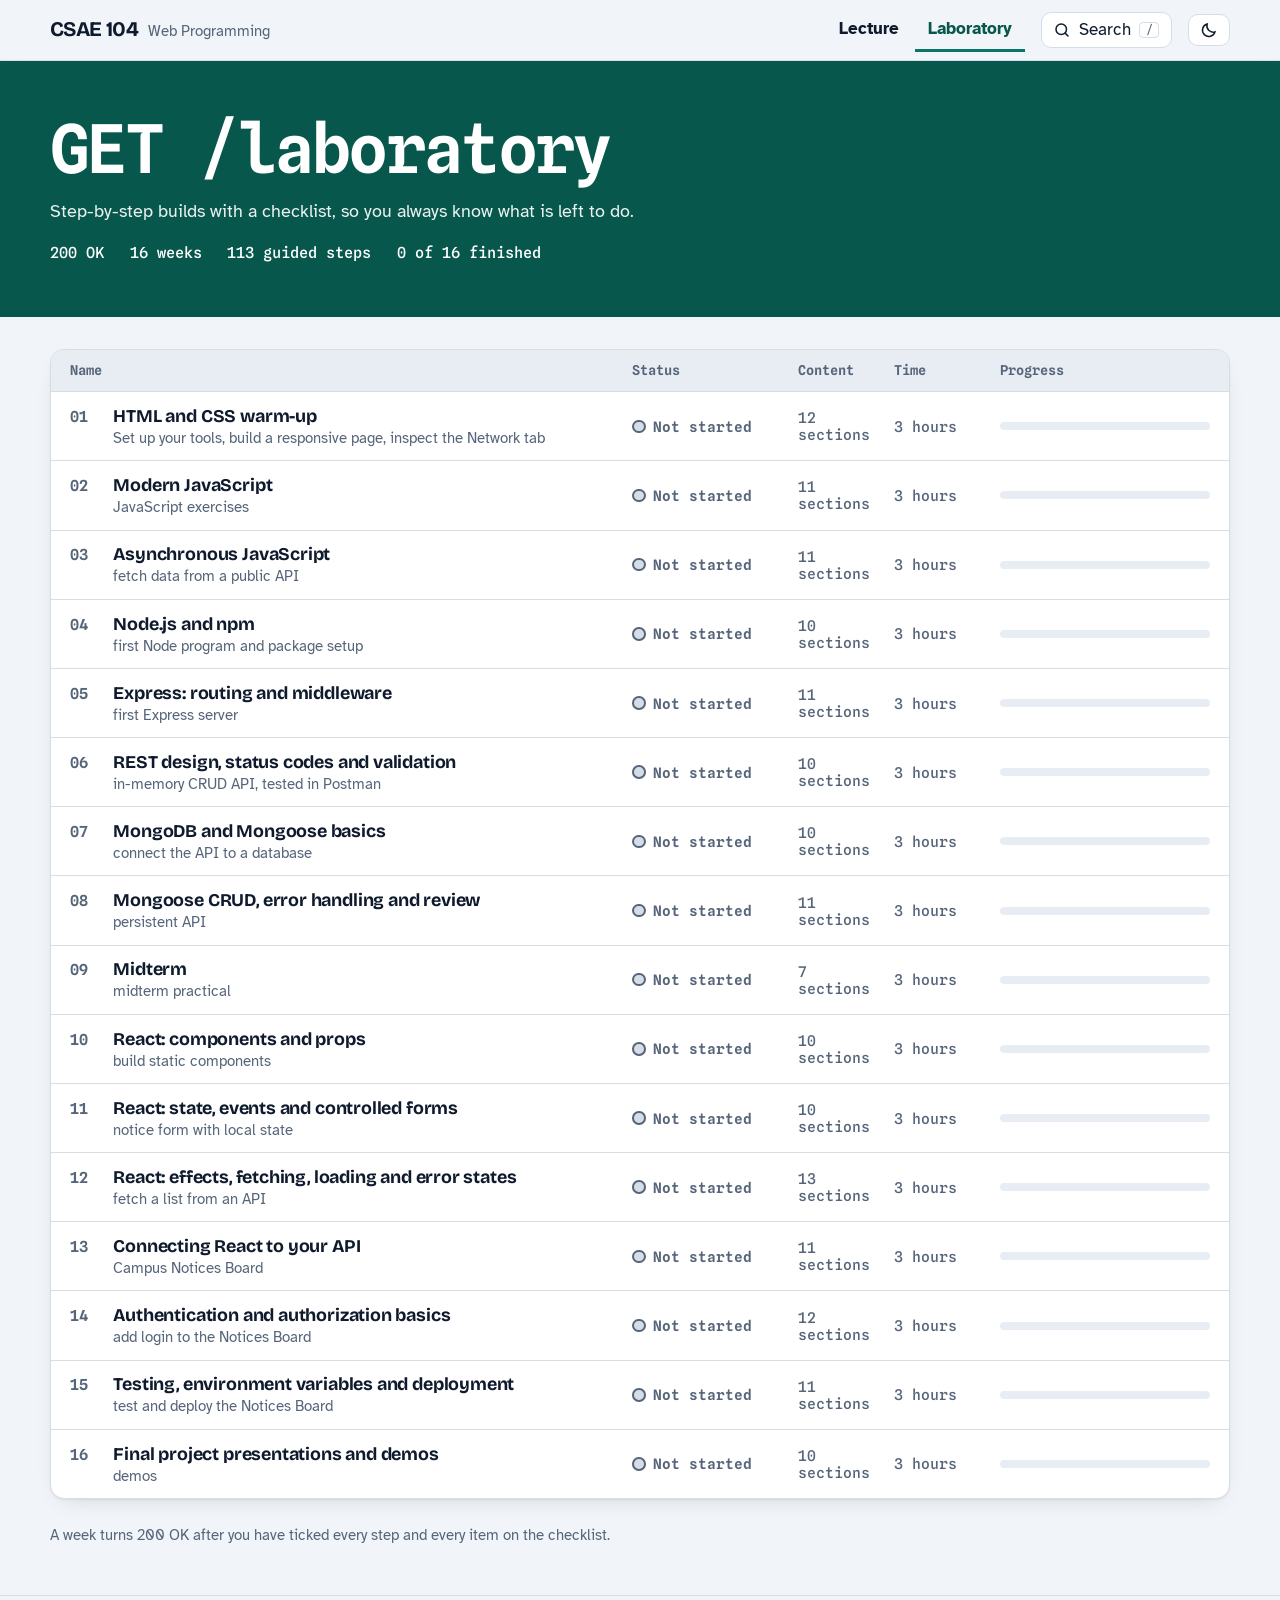
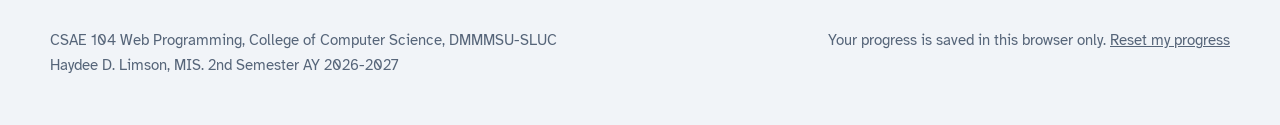
==== laboratory.html @ ce5737e3 "Initial commit: CSAE104 site Co-Authored-By: Claude Sonnet 5.5 <noreply@anthropic.com>" ====
<!DOCTYPE html>
<html lang="en">
<head>
<meta charset="utf-8">
<meta name="viewport" content="width=device-width, initial-scale=1">
<title>Laboratory | CSAE 104 Web Programming</title>
<meta name="description" content="CSAE 104 Web Programming (MERN stack): interactive lectures and laboratory guides for DMMMSU-SLUC students.">
<link rel="icon" href="assets/favicon.svg" type="image/svg+xml">
<link rel="preconnect" href="https://fonts.googleapis.com"><link rel="preconnect" href="https://fonts.gstatic.com" crossorigin>
<link href="https://fonts.googleapis.com/css2?family=Atkinson+Hyperlegible:ital,wght@0,400;0,700;1,400&family=Bricolage+Grotesque:opsz,wght@12..96,500;12..96,700&family=Spline+Sans+Mono:wght@400;500;600&display=swap" rel="stylesheet">
<script>try{var t=JSON.parse(localStorage.getItem("csae104:theme"));document.documentElement.setAttribute("data-theme",t||(matchMedia("(prefers-color-scheme: dark)").matches?"dark":"light"))}catch(e){}</script>
<link rel="stylesheet" href="assets/style.css">
</head>
<body data-page="list" data-kind="laboratory">
<div id="app"><noscript><p style="padding:2rem">This course site needs JavaScript. The original slides are in the downloads folder.</p></noscript></div>
<script src="assets/hljs.js"></script>
<script src="data/lecture.js"></script>
<script src="data/laboratory.js"></script>
<script src="assets/app.js"></script>
</body>
</html>
---- assets/style.css ----
/* CSAE 104 Web Programming — course site */
:root{
  --paper:#F1F4F8; --surface:#FFFFFF; --ink:#0F1B2D; --muted:#566579; --line:#D5DDE7; --soft:#E8EDF3;
  --lec:#2A3AA6; --lec-ink:#1D2A82; --lec-tint:#E6E9FA;
  --lab:#0A7566; --lab-ink:#07574C; --lab-tint:#DAF1EC;
  --amber:#A35F00; --amber-tint:#FBEBCF; --ok:#12744A; --ok-tint:#D8F1E3; --bad:#B3261E; --bad-tint:#FADAD7;
  --code-bg:#0F1B2D; --code-ink:#E4ECF7; --code-line:#25344D;
  --accent:var(--lec); --accent-ink:var(--lec-ink); --accent-tint:var(--lec-tint);
  --shadow:0 1px 2px rgba(15,27,45,.06),0 8px 24px -12px rgba(15,27,45,.18);
  --display:"Bricolage Grotesque","Segoe UI",system-ui,sans-serif;
  --body:"Atkinson Hyperlegible","Segoe UI",system-ui,-apple-system,sans-serif;
  --mono:"Spline Sans Mono",ui-monospace,"SFMono-Regular",Consolas,monospace;
}
[data-theme="dark"]{
  --paper:#0A1120; --surface:#111B2F; --ink:#E7EDF7; --muted:#9AA9BE; --line:#26344C; --soft:#17223A;
  --lec:#97A4FF; --lec-ink:#B9C2FF; --lec-tint:#1C2650;
  --lab:#4FD1B8; --lab-ink:#82E3CF; --lab-tint:#0F3A35;
  --amber:#F0B14F; --amber-tint:#3A2A0B; --ok:#58D69B; --ok-tint:#0F3322; --bad:#FF8B82; --bad-tint:#41191A;
  --code-bg:#070D19; --code-line:#1E2B42;
  --shadow:0 1px 2px rgba(0,0,0,.4),0 8px 24px -12px rgba(0,0,0,.6);
}
body[data-kind="laboratory"]{--accent:var(--lab);--accent-ink:var(--lab-ink);--accent-tint:var(--lab-tint)}
*{box-sizing:border-box}
html{scroll-behavior:smooth;scroll-padding-top:84px}
body{margin:0;background:var(--paper);color:var(--ink);font:400 1.0625rem/1.6 var(--body);-webkit-font-smoothing:antialiased}
a{color:var(--accent-ink);text-underline-offset:3px}
a:hover{color:var(--accent)}
:focus-visible{outline:3px solid var(--accent);outline-offset:2px;border-radius:4px}
h1,h2,h3{font-family:var(--display);line-height:1.1;margin:0;letter-spacing:-.02em;font-weight:700}
code,pre,kbd{font-family:var(--mono)}
.wrap{width:min(1180px,100% - 2.5rem);margin-inline:auto}
.sr{position:absolute;width:1px;height:1px;overflow:hidden;clip:rect(0 0 0 0);white-space:nowrap}
.skip{position:absolute;left:-999px;top:8px;background:var(--ink);color:var(--paper);padding:.5rem .8rem;border-radius:6px;z-index:100}
.skip:focus{left:8px}
button{font:inherit;color:inherit;cursor:pointer}

/* ---------- header ---------- */
.top{position:sticky;top:0;z-index:50;background:color-mix(in srgb,var(--paper) 88%,transparent);backdrop-filter:blur(10px);border-bottom:1px solid var(--line)}
.top .wrap{display:flex;align-items:center;gap:1rem;min-height:60px}
.brand{display:flex;align-items:baseline;gap:.6rem;text-decoration:none;color:var(--ink);margin-right:auto}
.brand b{font:700 1.3rem var(--display);letter-spacing:-.03em}
.brand span{color:var(--muted);font-size:.92rem}
.nav{display:flex;gap:.25rem}
.nav a{padding:.45rem .8rem;border-radius:8px;text-decoration:none;color:var(--ink);font-weight:700;border-bottom:3px solid transparent;border-radius:0}
.nav a[data-k="lecture"]:hover,.nav a[data-k="lecture"][aria-current]{border-color:var(--lec);color:var(--lec-ink)}
.nav a[data-k="laboratory"]:hover,.nav a[data-k="laboratory"][aria-current]{border-color:var(--lab);color:var(--lab-ink)}
.icon-btn{display:inline-flex;align-items:center;gap:.5rem;background:var(--surface);border:1px solid var(--line);border-radius:10px;padding:.4rem .7rem;line-height:1.2}
.icon-btn:hover{border-color:var(--muted)}
.icon-btn kbd{font-size:.75rem;border:1px solid var(--line);border-radius:4px;padding:0 .35rem;color:var(--muted)}
.icon-btn svg{width:18px;height:18px}

/* ---------- landing ---------- */
.intro{padding:clamp(2.5rem,6vw,4.5rem) 0 2rem}
.intro h1{font-size:clamp(2.3rem,5.6vw,4.3rem);max-width:19ch;text-wrap:balance}
.intro p{max-width:56ch;color:var(--muted);font-size:1.15rem;margin:1.1rem 0 0}
.resume{display:inline-flex;gap:.6rem;align-items:center;margin-top:1.4rem;padding:.55rem .9rem;border:1px dashed var(--muted);border-radius:10px;text-decoration:none;color:var(--ink);font-weight:700}
.resume:hover{background:var(--surface)}
.doors{display:grid;grid-template-columns:1fr 1fr;gap:1rem;margin:1.5rem 0 0}
.door{display:flex;flex-direction:column;gap:1rem;padding:clamp(1.4rem,3vw,2.2rem);border-radius:18px;text-decoration:none;color:#fff;min-height:340px;position:relative;overflow:hidden;transition:transform .18s ease}
.door:hover{transform:translateY(-3px);color:#fff}
.door.lec{background:var(--lec-ink)} .door.lab{background:var(--lab-ink)}
[data-theme="dark"] .door.lec{background:#232F7A;color:#fff} [data-theme="dark"] .door.lab{background:#0B5A50;color:#fff}
.door .req{font:600 clamp(1.9rem,4.4vw,3.2rem)/1 var(--mono);letter-spacing:-.04em}
.door .req i{font-style:normal;opacity:.6}
.door h2{font-size:1.5rem;font-weight:600;max-width:24ch}
.intro .door p{margin:0;color:#fff;opacity:.88;max-width:40ch;font-size:1.05rem}
.door .res{margin-top:auto;font:500 .95rem/1.5 var(--mono);background:rgba(255,255,255,.1);border:1px solid rgba(255,255,255,.2);border-radius:12px;padding:.8rem 1rem}
.door .res b{color:#fff}
.door .go{font-weight:700;border-bottom:2px solid currentColor;align-self:flex-start;padding-bottom:1px}
.phases{margin:3rem 0 0}
.phases h2{font-size:1.6rem}
.phases p{color:var(--muted);margin:.4rem 0 1.2rem;max-width:62ch}
.bar{display:grid;grid-template-columns:repeat(16,1fr);gap:3px}
.bar a{height:44px;border-radius:6px;display:grid;place-items:center;text-decoration:none;font:600 .85rem var(--mono);color:#fff;transition:transform .12s}
.bar a:hover{transform:scaleY(1.18);color:#fff}
.bar a.p1{background:#2A3AA6}.bar a.p2{background:#0A7566}.bar a.p3{background:#A35F00}.bar a.p4{background:#7A3FA0}.bar a.p5{background:#B23A5C}
[data-theme="dark"] .bar a{color:#0A1120}
[data-theme="dark"] .bar a.p1{background:#97A4FF}[data-theme="dark"] .bar a.p2{background:#4FD1B8}[data-theme="dark"] .bar a.p3{background:#F0B14F}[data-theme="dark"] .bar a.p4{background:#C79BE8}[data-theme="dark"] .bar a.p5{background:#F08BA6}
.legend{display:flex;flex-wrap:wrap;gap:.4rem 1.4rem;margin-top:.9rem;font-size:.95rem;color:var(--muted)}
.legend span::before{content:"";display:inline-block;width:.8rem;height:.8rem;border-radius:3px;margin-right:.45rem;vertical-align:-1px;background:var(--c)}

/* ---------- list pages ---------- */
.band{background:var(--accent-ink);color:#fff;padding:clamp(2rem,5vw,3.4rem) 0}
[data-theme="dark"] .band{background:color-mix(in srgb,var(--accent) 22%,var(--paper))}
.band .req{font:600 clamp(2.2rem,6vw,4.2rem)/1 var(--mono);letter-spacing:-.04em;margin:0}
.band p{max-width:60ch;margin:.9rem 0 0;font-size:1.12rem;opacity:.92}
.band .meta{display:flex;flex-wrap:wrap;gap:.5rem 1.6rem;margin-top:1.1rem;font:500 .95rem var(--mono)}
.net{margin:2rem 0 3rem;background:var(--surface);border:1px solid var(--line);border-radius:14px;overflow:hidden;box-shadow:var(--shadow)}
.net-head,.net-row{display:grid;grid-template-columns:minmax(0,2.6fr) 150px 80px 90px minmax(110px,1fr);align-items:center;gap:1rem;padding:.8rem 1.2rem}
.net-head{background:var(--soft);font:600 .85rem var(--mono);color:var(--muted);border-bottom:1px solid var(--line)}
.net-row{border-bottom:1px solid var(--line);text-decoration:none;color:var(--ink)}
.net-row:last-child{border-bottom:0}
.net-row:hover{background:var(--accent-tint);color:var(--ink)}
.net-row .nm{display:flex;gap:.9rem;align-items:baseline;min-width:0}
.net-row .wk{font:600 .95rem var(--mono);color:var(--muted);min-width:3.2ch}
.net-row .tt{font:700 1.12rem/1.25 var(--display);letter-spacing:-.01em}
.net-row .fc{display:block;font-size:.93rem;color:var(--muted);font-weight:400;font-family:var(--body);letter-spacing:0;margin-top:.1rem}
.st{font:600 .9rem var(--mono);display:inline-flex;gap:.45rem;align-items:center;color:var(--muted)}
.st::before{content:"";width:.6rem;height:.6rem;border-radius:50%;background:var(--line);border:2px solid var(--muted)}
.st.part{color:var(--amber)} .st.part::before{background:var(--amber);border-color:var(--amber)}
.st.done{color:var(--ok)} .st.done::before{background:var(--ok);border-color:var(--ok)}
.st.exam{color:var(--amber)}
.sz,.tm{font:500 .92rem var(--mono);color:var(--muted)}
.meter{height:8px;background:var(--soft);border-radius:99px;overflow:hidden}
.meter i{display:block;height:100%;background:var(--accent);width:var(--p,0%);border-radius:99px;transition:width .3s}
.net-note{color:var(--muted);font-size:.95rem;margin:-1.5rem 0 3rem}

/* ---------- week page ---------- */
.whead{background:var(--surface);border-bottom:1px solid var(--line)}
.whead .wrap{padding:clamp(1.6rem,4vw,2.6rem) 0 1.4rem}
.crumb{font:500 .95rem var(--mono);color:var(--muted)}
.crumb a{color:var(--accent-ink);text-decoration:none;font-weight:600}
.whead h1{font-size:clamp(2rem,5vw,3.6rem);margin:.5rem 0 .3rem;max-width:20ch;text-wrap:balance}
.whead .focus{color:var(--muted);font-size:1.15rem;max-width:62ch;margin:0}
.actions{display:flex;flex-wrap:wrap;gap:.6rem;margin-top:1.2rem;align-items:center}
.btn{display:inline-flex;gap:.5rem;align-items:center;padding:.55rem 1rem;border-radius:10px;border:1.5px solid var(--accent);color:var(--accent-ink);background:transparent;text-decoration:none;font-weight:700}
.btn:hover{background:var(--accent-tint);color:var(--accent-ink)}
.btn.solid{background:var(--accent-ink);border-color:var(--accent-ink);color:#fff}
[data-theme="dark"] .btn.solid{background:var(--accent);border-color:var(--accent);color:#0A1120}
.btn.solid:hover{filter:brightness(1.1);color:#fff}
[data-theme="dark"] .btn.solid:hover{color:#0A1120}
.pill{font:600 .9rem var(--mono);padding:.3rem .7rem;border-radius:99px;background:var(--accent-tint);color:var(--accent-ink)}
.wprog{display:flex;gap:.8rem;align-items:center;margin-left:auto;min-width:200px}
.wprog .meter{flex:1}
.wprog span{font:600 .9rem var(--mono);color:var(--muted);min-width:4ch;text-align:right}

.layout{display:grid;grid-template-columns:250px minmax(0,1fr);gap:clamp(1.5rem,4vw,3.5rem);padding:2rem 0 4rem;align-items:start}
.toc{position:sticky;top:84px;max-height:calc(100vh - 100px);overflow:auto;padding-right:.5rem;font-size:.95rem}
.toc h2{font:700 1rem var(--display);margin:0 0 .6rem}
.toc ol{list-style:none;margin:0;padding:0;border-left:2px solid var(--line)}
.toc a{display:flex;gap:.5rem;padding:.32rem .6rem .32rem .9rem;margin-left:-2px;border-left:2px solid transparent;text-decoration:none;color:var(--muted);line-height:1.35}
.toc a:hover{color:var(--ink)}
.toc a.on{border-color:var(--accent);color:var(--ink);font-weight:700}
.toc a .ck{margin-left:auto;color:var(--ok);font-weight:700;visibility:hidden}
.toc a.dn .ck{visibility:visible}
.toc a.divl{font:700 .85rem var(--display);color:var(--ink);margin-top:.5rem}
.toc a.sub{padding-left:1.4rem}

.content{max-width:760px;min-width:0}
.sec{padding:0 0 2.6rem;margin:0 0 2.6rem;border-bottom:1px solid var(--line)}
.sec:last-of-type{border-bottom:0}
.sec-h{display:flex;flex-wrap:wrap;align-items:baseline;gap:.5rem .9rem;margin-bottom:1rem}
.sec h2{font-size:clamp(1.55rem,3vw,2.05rem)}
.tag{font:600 .85rem var(--mono);padding:.15rem .6rem;border-radius:6px;background:var(--soft);color:var(--muted)}
.tag.example{background:var(--accent-tint);color:var(--accent-ink)}
.tag.exam,.tag.catchup,.tag.prepare{background:var(--amber-tint);color:var(--amber)}
.sec.example{border-left:4px solid var(--accent);padding-left:1.3rem;margin-left:-1.5rem}
.sec p,.sec li{max-width:68ch}
.sec ul{padding-left:1.3rem;margin:.4rem 0 1rem}
.sec li{margin:.4rem 0}
.sec li::marker{color:var(--accent)}
.sec.outcomes{background:var(--accent-tint);border:0;border-radius:16px;padding:1.4rem 1.6rem;margin-left:0}
.sec.outcomes h2{font-size:1.25rem}
.sec.outcomes li{font-size:1.1rem;list-style:none;margin-left:-1.3rem}
.sec.brief{background:var(--surface);border:1px solid var(--line);border-radius:16px;padding:1.4rem 1.6rem}
.sec.brief h2{font-size:1.3rem}
.sec.brief ul{list-style:none;padding:0}
.sec.brief li{padding:.6rem 0;border-top:1px solid var(--line)}
.sec.brief li:first-child{border-top:0}
.divider{margin:3rem 0 2rem;padding:1.4rem 1.6rem;border-radius:14px;background:var(--accent-ink);color:#fff}
[data-theme="dark"] .divider{background:color-mix(in srgb,var(--accent) 22%,var(--paper))}
.divider h2{font-size:1.6rem}
.divider p{margin:.4rem 0 0;opacity:.92}
.step .sec-h{align-items:center}
.stepno{flex:none;width:2.6rem;height:2.6rem;border-radius:50%;display:grid;place-items:center;font:700 1.15rem var(--display);background:var(--accent-ink);color:#fff}
[data-theme="dark"] .stepno{background:var(--accent);color:#0A1120}
.step.done .stepno{background:var(--ok);color:#fff}
.step.done .stepno{font-size:0}.step.done .stepno::after{content:"✓";font-size:1.25rem}
.mark{margin-left:auto;display:inline-flex;gap:.5rem;align-items:center;padding:.4rem .8rem;border:1.5px solid var(--line);border-radius:99px;background:var(--surface);font-weight:700;font-size:.95rem}
.mark:hover{border-color:var(--ok)}
.mark[aria-pressed="true"]{background:var(--ok-tint);border-color:var(--ok);color:var(--ok)}
.checks{list-style:none;padding:0!important}
.checks li{display:flex;gap:.8rem;align-items:flex-start;padding:.7rem .9rem;margin:.4rem 0;background:var(--surface);border:1px solid var(--line);border-radius:10px}
.checks label{display:flex;gap:.8rem;cursor:pointer;width:100%}
.checks input{flex:none;width:1.25rem;height:1.25rem;margin-top:.2rem;accent-color:var(--accent)}
.checks input:checked + span{color:var(--muted);text-decoration:line-through;text-decoration-color:var(--muted)}
.challenge{background:var(--amber-tint);border-radius:16px;padding:1.3rem 1.5rem;border:0}
.challenge h2{font-size:1.25rem}
.callout{background:var(--surface);border:1px solid var(--line);border-left:4px solid var(--amber);border-radius:10px;padding:.8rem 1rem;margin:1rem 0}
.sec .callout{max-width:none}
.note{margin:1.1rem 0 0;padding:.2rem 0 .2rem 1rem;border-left:3px dashed var(--muted);color:var(--muted);font-size:1rem}
.note b{display:block;color:var(--ink);font-family:var(--display);font-size:.95rem;margin-bottom:.2rem}
.note p{margin:.3rem 0}
.tw{overflow:auto;margin:1rem 0;border:1px solid var(--line);border-radius:10px;background:var(--surface)}
table{border-collapse:collapse;width:100%;font-size:.97rem}
th,td{text-align:left;padding:.55rem .8rem;border-bottom:1px solid var(--line);vertical-align:top}
th{background:var(--soft);font-family:var(--display);font-size:.95rem;white-space:nowrap}
tr:last-child td{border-bottom:0}
td code{white-space:nowrap}
p code,li code,td code,.callout code,.note code{background:var(--soft);border:1px solid var(--line);padding:.05rem .35rem;border-radius:5px;font-size:.88em;overflow-wrap:anywhere}
.cb{margin:1rem 0;border-radius:12px;overflow:hidden;background:var(--code-bg);color:var(--code-ink);border:1px solid var(--code-line)}
.cb-h{display:flex;align-items:center;justify-content:space-between;padding:.35rem .5rem .35rem .9rem;border-bottom:1px solid var(--code-line);font:500 .8rem var(--mono);color:#93A3BD}
.cb-h button{background:transparent;border:1px solid var(--code-line);color:#C7D3E6;border-radius:6px;padding:.2rem .6rem;font:600 .8rem var(--mono)}
.cb-h button:hover{background:#1A2740}
.cb pre{margin:0;padding:.9rem 1rem;overflow:auto;font-size:.9rem;line-height:1.55;tab-size:2}
.cb code{background:none;border:0;padding:0;font-size:inherit}
.hljs-keyword,.hljs-selector-tag,.hljs-literal,.hljs-built_in,.hljs-name{color:#8FB4FF}
.hljs-string,.hljs-attr-value,.hljs-regexp{color:#8FE0B5}
.hljs-number,.hljs-symbol,.hljs-attribute,.hljs-selector-class,.hljs-selector-id{color:#F2C177}
.hljs-comment,.hljs-quote{color:#7385A3;font-style:italic}
.hljs-title,.hljs-function,.hljs-section,.hljs-selector-attr{color:#F59BC3}
.hljs-attr,.hljs-property,.hljs-variable,.hljs-params{color:#C9D6EA}
.hljs-meta,.hljs-tag{color:#7F93B3}
.hljs-tag .hljs-name{color:#8FB4FF}
.hljs-subst{color:var(--code-ink)}

/* ---------- quiz ---------- */
.quiz{background:var(--surface);border:1px solid var(--line);border-radius:16px;padding:1.4rem 1.6rem;box-shadow:var(--shadow)}
.quiz>header{display:flex;flex-wrap:wrap;gap:.5rem 1rem;align-items:baseline;justify-content:space-between;margin-bottom:.4rem}
.quiz h2{font-size:1.6rem}
.quiz .score{font:600 .95rem var(--mono);color:var(--muted)}
.q{padding:1.2rem 0;border-top:1px solid var(--line)}
.q:first-of-type{border-top:0}
.q-t{font:600 1.12rem/1.4 var(--display);letter-spacing:-.01em;margin:0 0 .7rem;max-width:62ch}
.opts{display:grid;gap:.5rem;margin:0;padding:0;list-style:none}
.opt{display:flex;gap:.8rem;align-items:flex-start;width:100%;text-align:left;padding:.65rem .9rem;border:1.5px solid var(--line);border-radius:10px;background:var(--paper)}
.opt:hover:not(:disabled){border-color:var(--accent)}
.opt .ltr{flex:none;width:1.7rem;height:1.7rem;border-radius:50%;display:grid;place-items:center;font:700 .85rem var(--mono);background:var(--soft)}
.opt.right{border-color:var(--ok);background:var(--ok-tint)} .opt.right .ltr{background:var(--ok);color:#fff}
.opt.wrong{border-color:var(--bad);background:var(--bad-tint)} .opt.wrong .ltr{background:var(--bad);color:#fff}
.opt:disabled{cursor:default}
.fb{margin:.6rem 0 0;font-weight:700}
.fb.ok{color:var(--ok)} .fb.no{color:var(--bad)}
.open textarea{width:100%;min-height:6rem;resize:vertical;padding:.7rem .9rem;border-radius:10px;border:1.5px solid var(--line);background:var(--paper);color:var(--ink);font:inherit}
.open small{display:block;color:var(--muted);margin-top:.3rem}
.qfoot{display:flex;gap:1rem;align-items:center;margin-top:.8rem;flex-wrap:wrap}
.qfoot p{margin:0;color:var(--muted);max-width:50ch;font-size:.95rem}

.refs ol{padding-left:1.4rem}
.refs li{margin:.6rem 0;overflow-wrap:anywhere;max-width:68ch}
.pager{display:grid;grid-template-columns:1fr 1fr;gap:1rem;margin-top:3rem}
.pager a{display:block;padding:1rem 1.2rem;border:1px solid var(--line);background:var(--surface);border-radius:12px;text-decoration:none;color:var(--ink)}
.pager a:hover{border-color:var(--accent)}
.pager small{display:block;font:500 .85rem var(--mono);color:var(--muted)}
.pager b{font:700 1.1rem var(--display)}
.pager .nx{text-align:right}
.pager .sw{grid-column:1/-1;text-align:center;background:var(--accent-tint);border-color:transparent}

footer.site{border-top:1px solid var(--line);padding:2rem 0 3rem;color:var(--muted);font-size:.95rem}
footer.site .wrap{display:flex;flex-wrap:wrap;gap:1rem 2rem;justify-content:space-between}
footer.site button{background:none;border:0;color:var(--muted);text-decoration:underline;padding:0}

/* ---------- search ---------- */
dialog.search{width:min(680px,calc(100% - 2rem));margin:8vh auto auto;padding:0;border:1px solid var(--line);border-radius:16px;background:var(--surface);color:var(--ink);box-shadow:0 30px 80px -20px rgba(0,0,0,.5)}
dialog.search::backdrop{background:rgba(8,14,26,.55)}
.search input{width:100%;border:0;border-bottom:1px solid var(--line);background:transparent;color:var(--ink);padding:1.1rem 1.3rem;font:inherit;font-size:1.15rem;outline:none}
.search ul{list-style:none;margin:0;padding:.4rem;max-height:55vh;overflow:auto}
.search li a{display:block;padding:.6rem .9rem;border-radius:10px;text-decoration:none;color:var(--ink)}
.search li a:hover,.search li a:focus-visible{background:var(--soft)}
.search li small{font:500 .82rem var(--mono);color:var(--muted)}
.search li b{display:block;font-family:var(--display)}
.search li span{display:block;color:var(--muted);font-size:.93rem}
.search mark{background:var(--amber-tint);color:inherit;border-radius:3px}
.search .empty{padding:1.2rem 1.4rem;color:var(--muted)}
.dot{display:inline-block;width:.6rem;height:.6rem;border-radius:50%;margin-right:.4rem}
.dot.lecture{background:var(--lec)}.dot.laboratory{background:var(--lab)}

@media (max-width:960px){
  .layout{grid-template-columns:1fr}
  .toc{position:static;max-height:none;border:1px solid var(--line);background:var(--surface);border-radius:12px;padding:.8rem 1rem}
  .toc details summary{cursor:pointer;font:700 1rem var(--display)}
  .sec.example{margin-left:0}
}
@media (max-width:760px){
  .doors{grid-template-columns:1fr}
  .door{min-height:260px}
  .net-head{display:none}
  .net-row{grid-template-columns:1fr auto;gap:.3rem .8rem}
  .net-row .nm{grid-column:1/-1}
  .net-row .sz{display:none}
  .net-row .meter{grid-column:1/-1}
  .brand span,.icon-btn kbd,.icon-btn span{display:none}
  .brand b{white-space:nowrap}
  .top .wrap{gap:.5rem}
  .nav a{padding:.45rem .3rem;font-size:.92rem}
  .brand b{font-size:1.05rem}
  .icon-btn{padding:.4rem .55rem}
  .nav{gap:.1rem}
  .wprog{margin-left:0;width:100%}
  .pager{grid-template-columns:1fr}.pager .nx{text-align:left}
  .bar a{height:36px;font-size:.72rem}
}
@media (prefers-reduced-motion:reduce){*{transition:none!important;scroll-behavior:auto!important}}
@media print{.top,.toc,.pager,.actions,footer.site,.mark,.cb-h button{display:none!important}.layout{display:block}.cb{border:1px solid #999;background:#fff;color:#000}}

.lead-in{margin:1rem 0 .3rem!important;font-weight:700}
.note.expect{border-left:4px solid var(--ok);background:var(--ok-tint);padding:.6rem 1rem;border-radius:0 10px 10px 0;color:var(--ink)}
.note.expect b{color:var(--ok)}

.sec.orient{border-left:4px solid var(--muted);padding-left:1.3rem;margin-left:-1.5rem}
.tag.orient{background:var(--soft);color:var(--ink)}
.sec p{margin:.6rem 0}
.syl{background:var(--surface);border:1px solid var(--line);border-radius:16px;padding:1.4rem 1.6rem}
.syl-grid{display:grid;gap:0;margin:0}
.syl-grid>div{display:grid;grid-template-columns:170px 1fr;gap:1rem;padding:.9rem 0;border-top:1px solid var(--line)}
.syl-grid>div:first-child{border-top:0}
.syl-grid dt{font:700 1rem var(--display)}
.syl-grid dd{margin:0}
.syl-grid ul,.syl-grid ol{margin:0;padding-left:1.2rem}
.syl-grid li{margin:.25rem 0}
.small{font-size:.93rem;color:var(--muted)}
.sdg{margin:.6rem 0}
.sdg summary{cursor:pointer;font-weight:700;padding:.4rem 0}
.sdg-i{margin:.6rem 0 .8rem;padding-left:1rem;border-left:3px solid var(--accent)}
.sdg-i p{margin:.2rem 0}
.pnote{margin:.9rem 0 0;color:var(--muted);font-size:.95rem}
@media (max-width:760px){.syl-grid>div{grid-template-columns:1fr;gap:.3rem}.sec.orient{margin-left:0}}
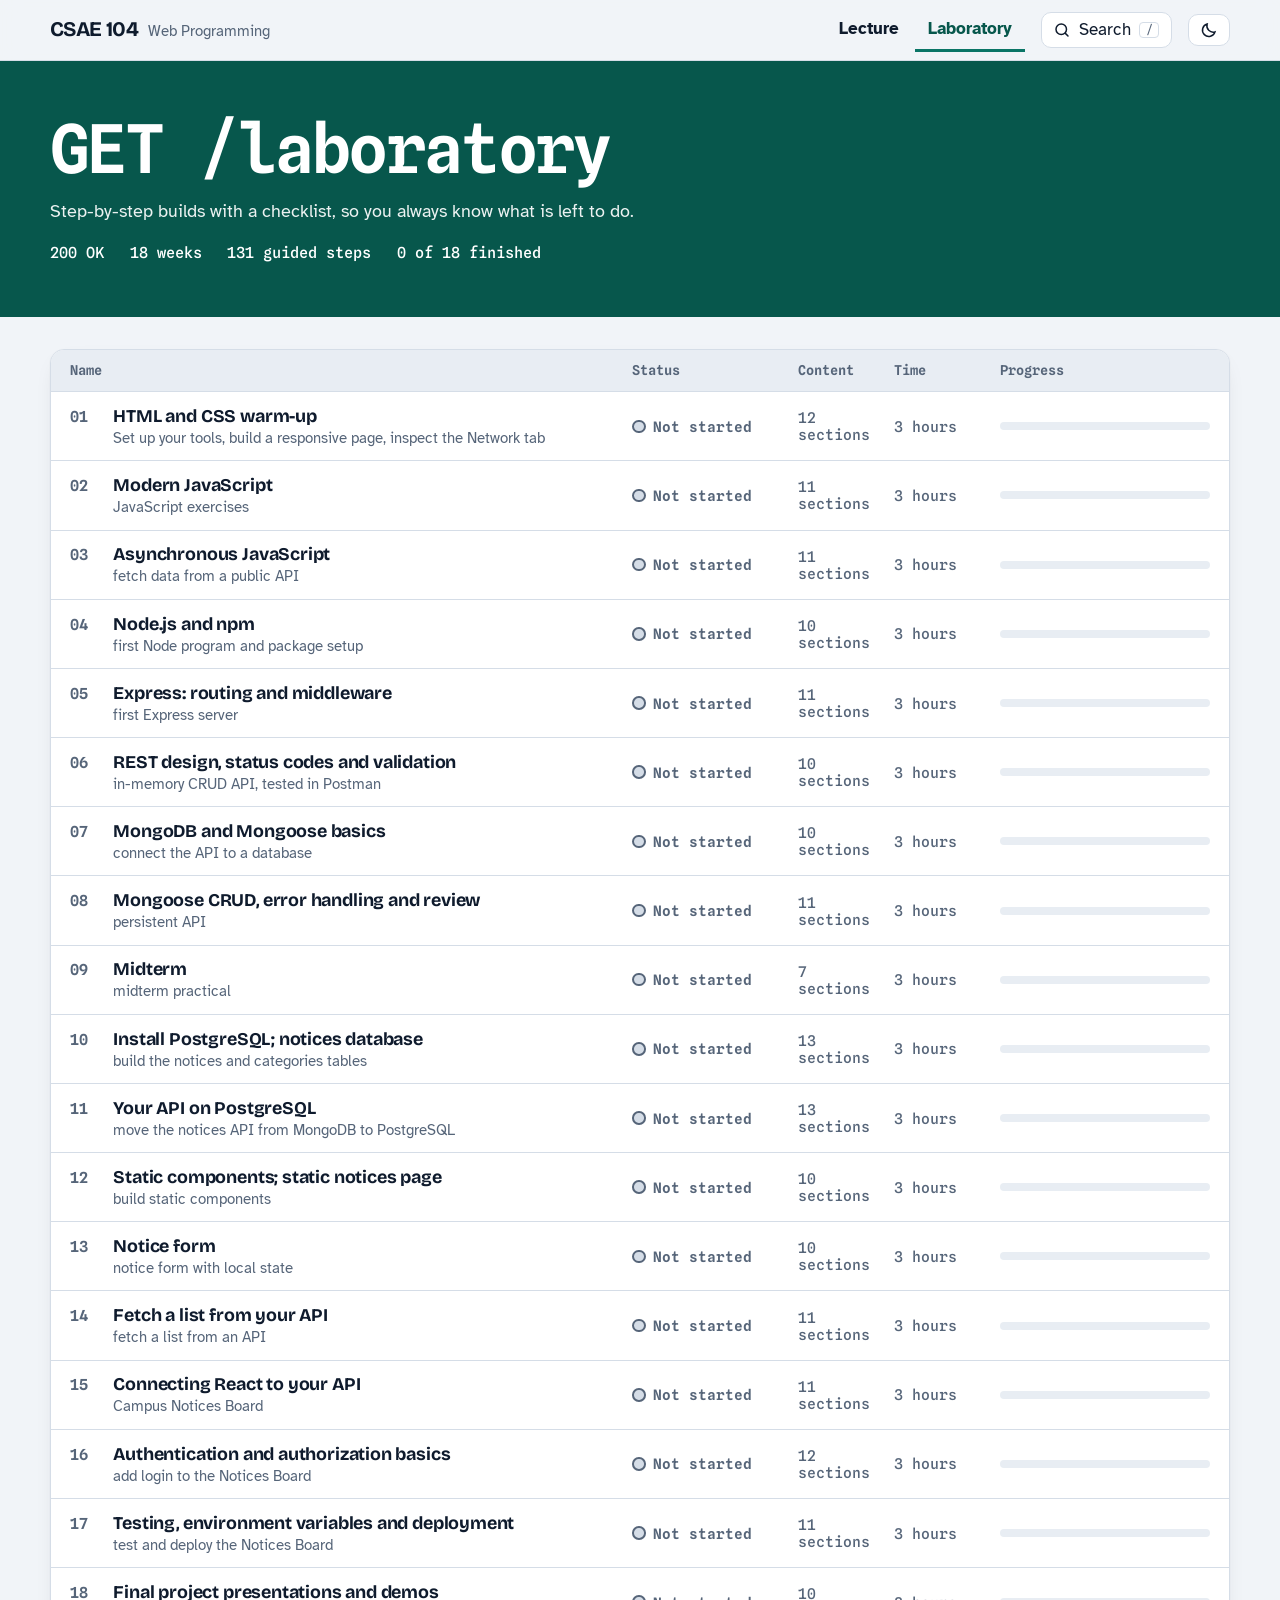
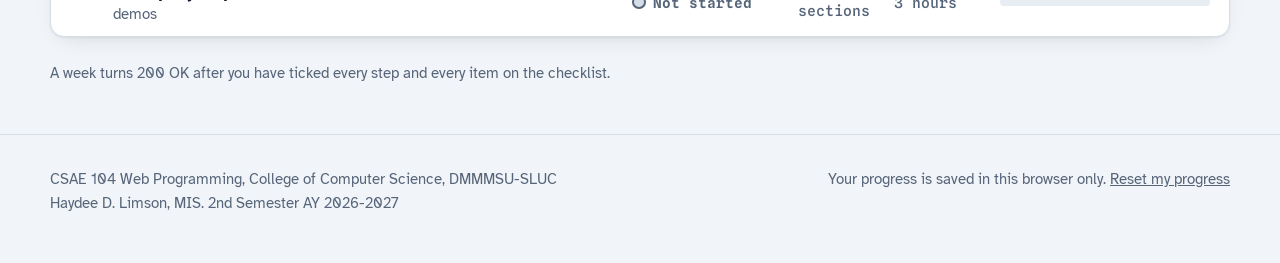
==== commit 00f9706d: "Restructure site to the 18-week syllabus (PostgreSQL in Weeks 10-11) - New Week 10 (PostgreSQL and S" ====
--- a/laboratory.html
+++ b/laboratory.html
@@ -4,7 +4,7 @@
 <meta charset="utf-8">
 <meta name="viewport" content="width=device-width, initial-scale=1">
 <title>Laboratory | CSAE 104 Web Programming</title>
-<meta name="description" content="CSAE 104 Web Programming (MERN stack): interactive lectures and laboratory guides for DMMMSU-SLUC students.">
+<meta name="description" content="CSAE 104 Web Programming (MERN to PERN): interactive lectures and laboratory guides for DMMMSU-SLUC students.">
 <link rel="icon" href="assets/favicon.svg" type="image/svg+xml">
 <link rel="preconnect" href="https://fonts.googleapis.com"><link rel="preconnect" href="https://fonts.gstatic.com" crossorigin>
 <link href="https://fonts.googleapis.com/css2?family=Atkinson+Hyperlegible:ital,wght@0,400;0,700;1,400&family=Bricolage+Grotesque:opsz,wght@12..96,500;12..96,700&family=Spline+Sans+Mono:wght@400;500;600&display=swap" rel="stylesheet">
--- a/assets/style.css
+++ b/assets/style.css
@@ -70,7 +70,7 @@
 .phases{margin:3rem 0 0}
 .phases h2{font-size:1.6rem}
 .phases p{color:var(--muted);margin:.4rem 0 1.2rem;max-width:62ch}
-.bar{display:grid;grid-template-columns:repeat(16,1fr);gap:3px}
+.bar{display:grid;grid-template-columns:repeat(18,1fr);gap:3px}
 .bar a{height:44px;border-radius:6px;display:grid;place-items:center;text-decoration:none;font:600 .85rem var(--mono);color:#fff;transition:transform .12s}
 .bar a:hover{transform:scaleY(1.18);color:#fff}
 .bar a.p1{background:#2A3AA6}.bar a.p2{background:#0A7566}.bar a.p3{background:#A35F00}.bar a.p4{background:#7A3FA0}.bar a.p5{background:#B23A5C}
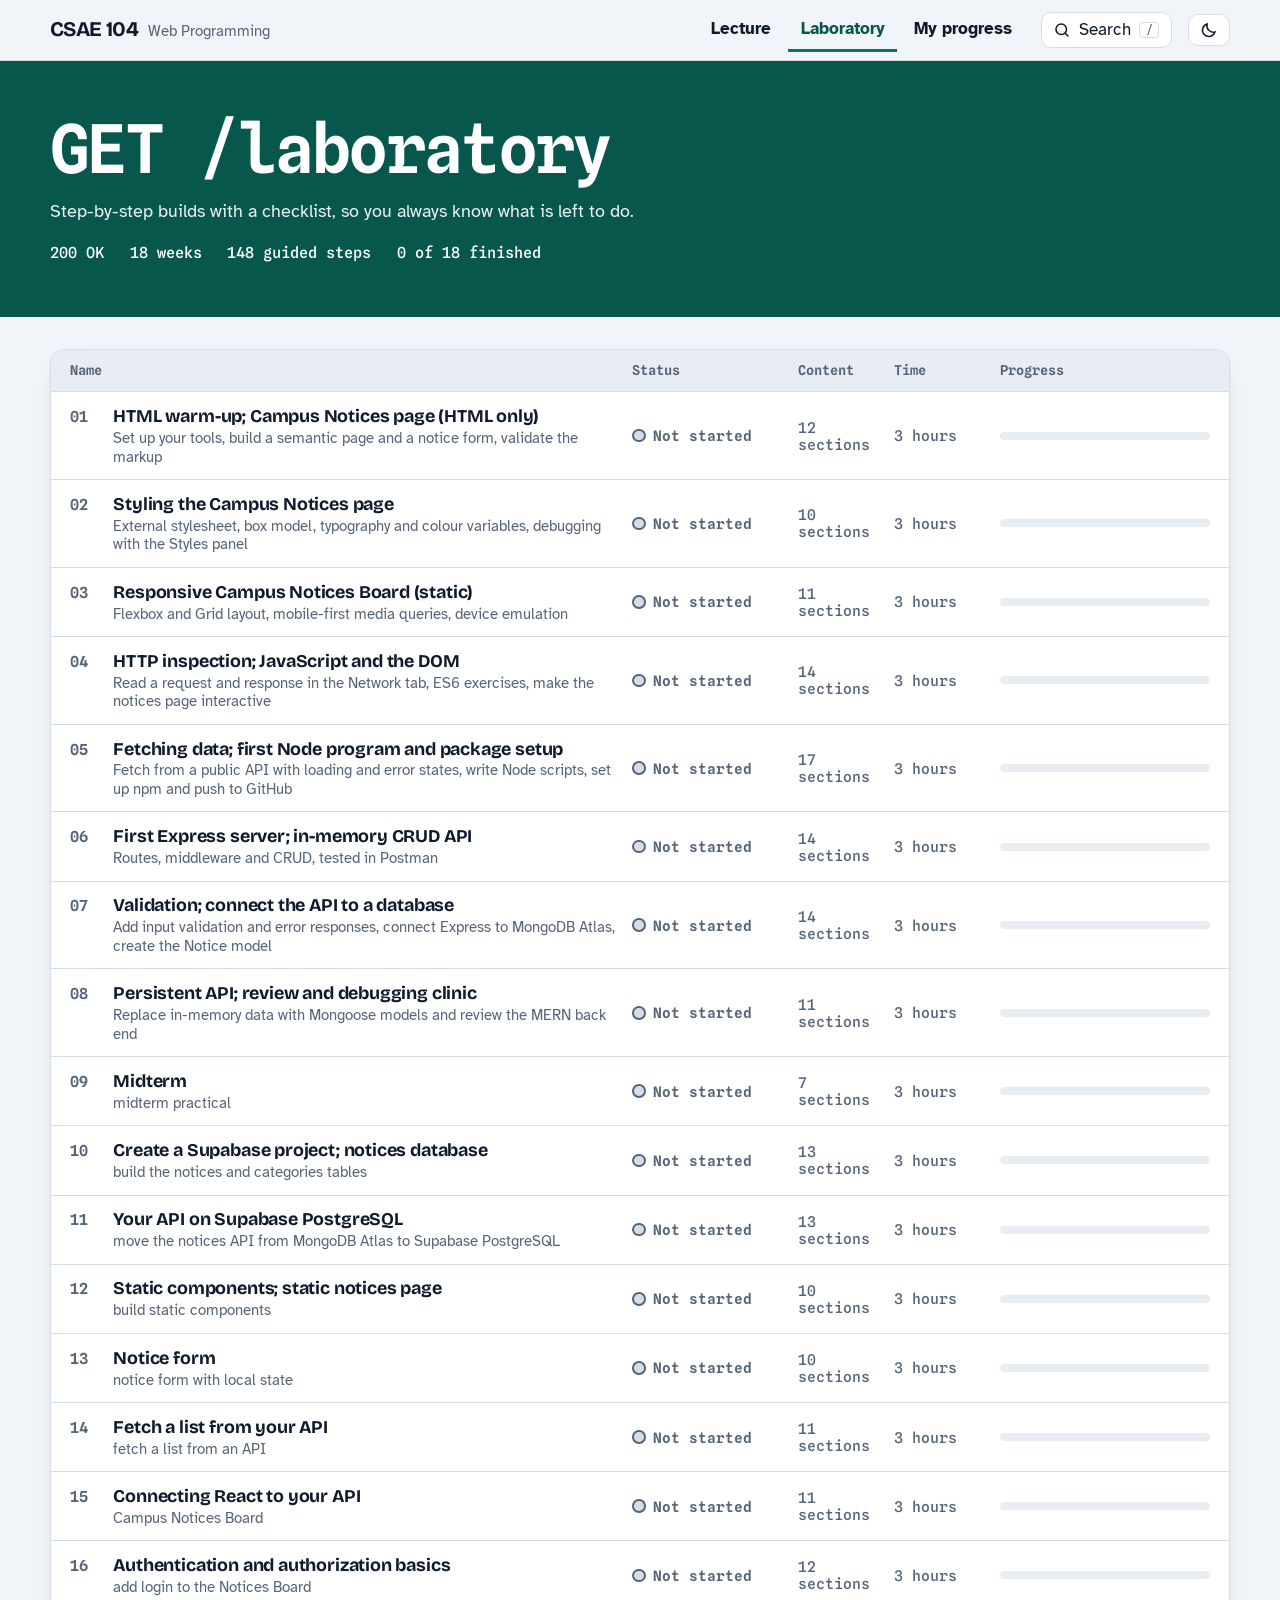
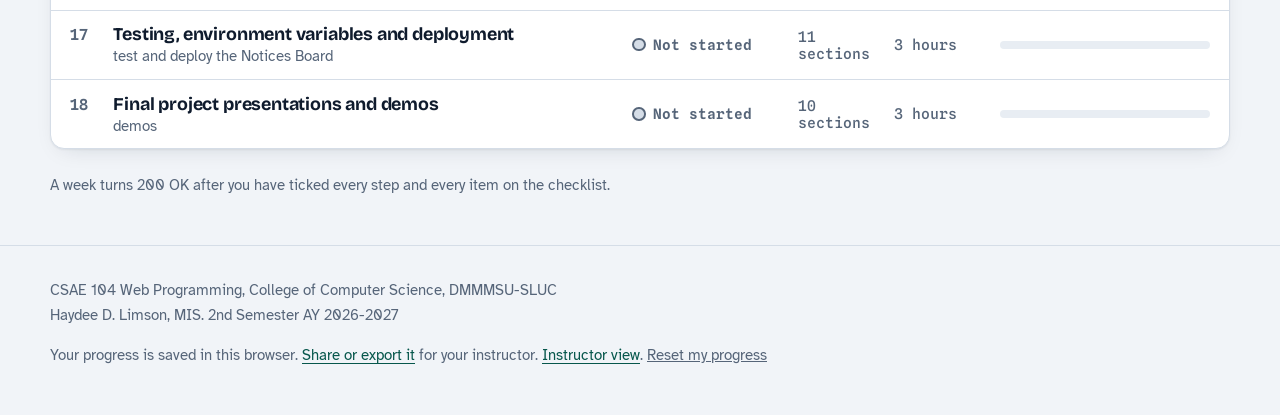
==== commit eb40f145: "Add optional live progress sync to a Google Sheet - assets/config.js: endpoint and key (empty by def" ====
--- a/laboratory.html
+++ b/laboratory.html
@@ -13,6 +13,7 @@
 </head>
 <body data-page="list" data-kind="laboratory">
 <div id="app"><noscript><p style="padding:2rem">This course site needs JavaScript. The original slides are in the downloads folder.</p></noscript></div>
+<script src="assets/config.js"></script>
 <script src="assets/hljs.js"></script>
 <script src="data/lecture.js"></script>
 <script src="data/laboratory.js"></script>
--- a/assets/style.css
+++ b/assets/style.css
@@ -305,3 +305,43 @@
 .sdg-i p{margin:.2rem 0}
 .pnote{margin:.9rem 0 0;color:var(--muted);font-size:.95rem}
 @media (max-width:760px){.syl-grid>div{grid-template-columns:1fr;gap:.3rem}.sec.orient{margin-left:0}}
+
+/* ---------- rendered result under code, and avoid-vs-better pairs ---------- */
+.cb + .rv{margin:-.55rem 0 1rem;border:1px solid var(--line);border-top:0;border-radius:0 0 12px 12px;overflow:hidden;background:var(--surface)}
+.rv-h{display:flex;flex-wrap:wrap;gap:.2rem .8rem;align-items:baseline;padding:.35rem .9rem;background:var(--soft);border-bottom:1px solid var(--line);font:600 .8rem var(--mono);color:var(--ink)}
+.rv-h em{font:400 .8rem var(--body);font-style:normal;color:var(--muted)}
+.rv-f{display:block;width:100%;border:0;background:#fff}
+.cmp{display:grid;grid-template-columns:1fr 1fr;gap:1rem;margin:1rem 0}
+.cmp-c{min-width:0;border:1px solid var(--line);border-top:4px solid var(--c);border-radius:12px;background:var(--surface);padding:.2rem .8rem .5rem}
+.cmp-c.bad{--c:var(--bad)} .cmp-c.good{--c:var(--ok)}
+.cmp-h{font:700 .85rem var(--mono);color:var(--c);padding:.55rem 0 0;text-transform:uppercase;letter-spacing:.04em}
+.cmp-c .cb{margin:.5rem 0}
+.cmp-c p{margin:.3rem 0 .2rem;font-size:.95rem}
+@media (max-width:720px){.cmp{grid-template-columns:1fr}}
+@media print{.rv{display:none}}
+
+/* ---------- progress and instructor pages ---------- */
+body[data-kind="progress"],body[data-kind="teacher"]{--accent:var(--lab);--accent-ink:var(--lab-ink);--accent-tint:var(--lab-tint)}
+.pg .intro{padding:2.4rem 0 1rem}.pg .intro h1{font-size:clamp(2rem,4.5vw,3rem)}.pg .intro p{max-width:62ch;color:var(--muted)}
+.card{background:var(--surface);border:1px solid var(--line);border-radius:14px;box-shadow:var(--shadow);padding:1rem 1.2rem}
+.sform,.tctl{display:flex;flex-wrap:wrap;gap:1rem 1.2rem;align-items:flex-end;margin:1rem 0}
+.sform label,.tctl label{display:flex;flex-direction:column;gap:.25rem;font:600 .9rem var(--body);color:var(--muted);flex:1 1 200px}
+.tctl label{flex:0 1 auto}.tctl input[type=number]{width:6rem}
+.sform input,.sform select,.tctl select,.tctl input[type=number]{font:inherit;color:var(--ink);background:var(--paper);border:1.5px solid var(--line);border-radius:8px;padding:.5rem .65rem}
+.fbtn{cursor:pointer}
+.sums{display:grid;grid-template-columns:repeat(auto-fit,minmax(180px,1fr));gap:1rem;margin:1rem 0}
+.sums .card{display:flex;flex-direction:column;gap:.2rem}.sums b{font:700 2.2rem var(--display);color:var(--accent-ink)}.sums span{color:var(--muted)}
+.prow{grid-template-columns:minmax(0,2.4fr) minmax(120px,1fr) minmax(120px,1fr) 70px}
+.pbar{display:flex;align-items:center;gap:.6rem}.pbar .meter{flex:1;min-width:50px}.pbar b{font:600 .9rem var(--mono);min-width:3.4ch;text-align:right}
+.pactions{display:flex;flex-wrap:wrap;gap:.7rem;margin:1.4rem 0 .6rem}
+.tscroll{overflow-x:auto;margin-bottom:3rem}
+.ttable{width:100%;border-collapse:collapse;background:var(--surface);border:1px solid var(--line);border-radius:14px;font-size:.95rem}
+.ttable th,.ttable td{padding:.6rem .8rem;text-align:left;border-bottom:1px solid var(--line);vertical-align:middle}
+.ttable th{font:700 .8rem var(--mono);text-transform:uppercase;letter-spacing:.04em;color:var(--muted);background:var(--soft)}
+.ttable td small{display:block;color:var(--muted)}.ttable tr.late td:nth-child(6){color:var(--bad)}
+.ttable .pbar{min-width:130px}
+@media (max-width:720px){.prow{grid-template-columns:1fr 1fr}.net-head.prow{display:none}.prow .nm{grid-column:1/-1}.prow [data-l]::before{content:attr(data-l) ": ";color:var(--muted);font-size:.85rem}}
+@media print{.top,footer.site,.pactions{display:none}.sform select{appearance:none}}
+.consent{margin:1rem 0;display:flex;flex-direction:column;gap:.6rem;align-items:flex-start}
+.chk{display:flex;gap:.7rem;align-items:flex-start;cursor:pointer}.chk input{margin-top:.35rem;width:1.1rem;height:1.1rem;flex:none}
+.small{font-size:.9rem;color:var(--muted);margin:0}
